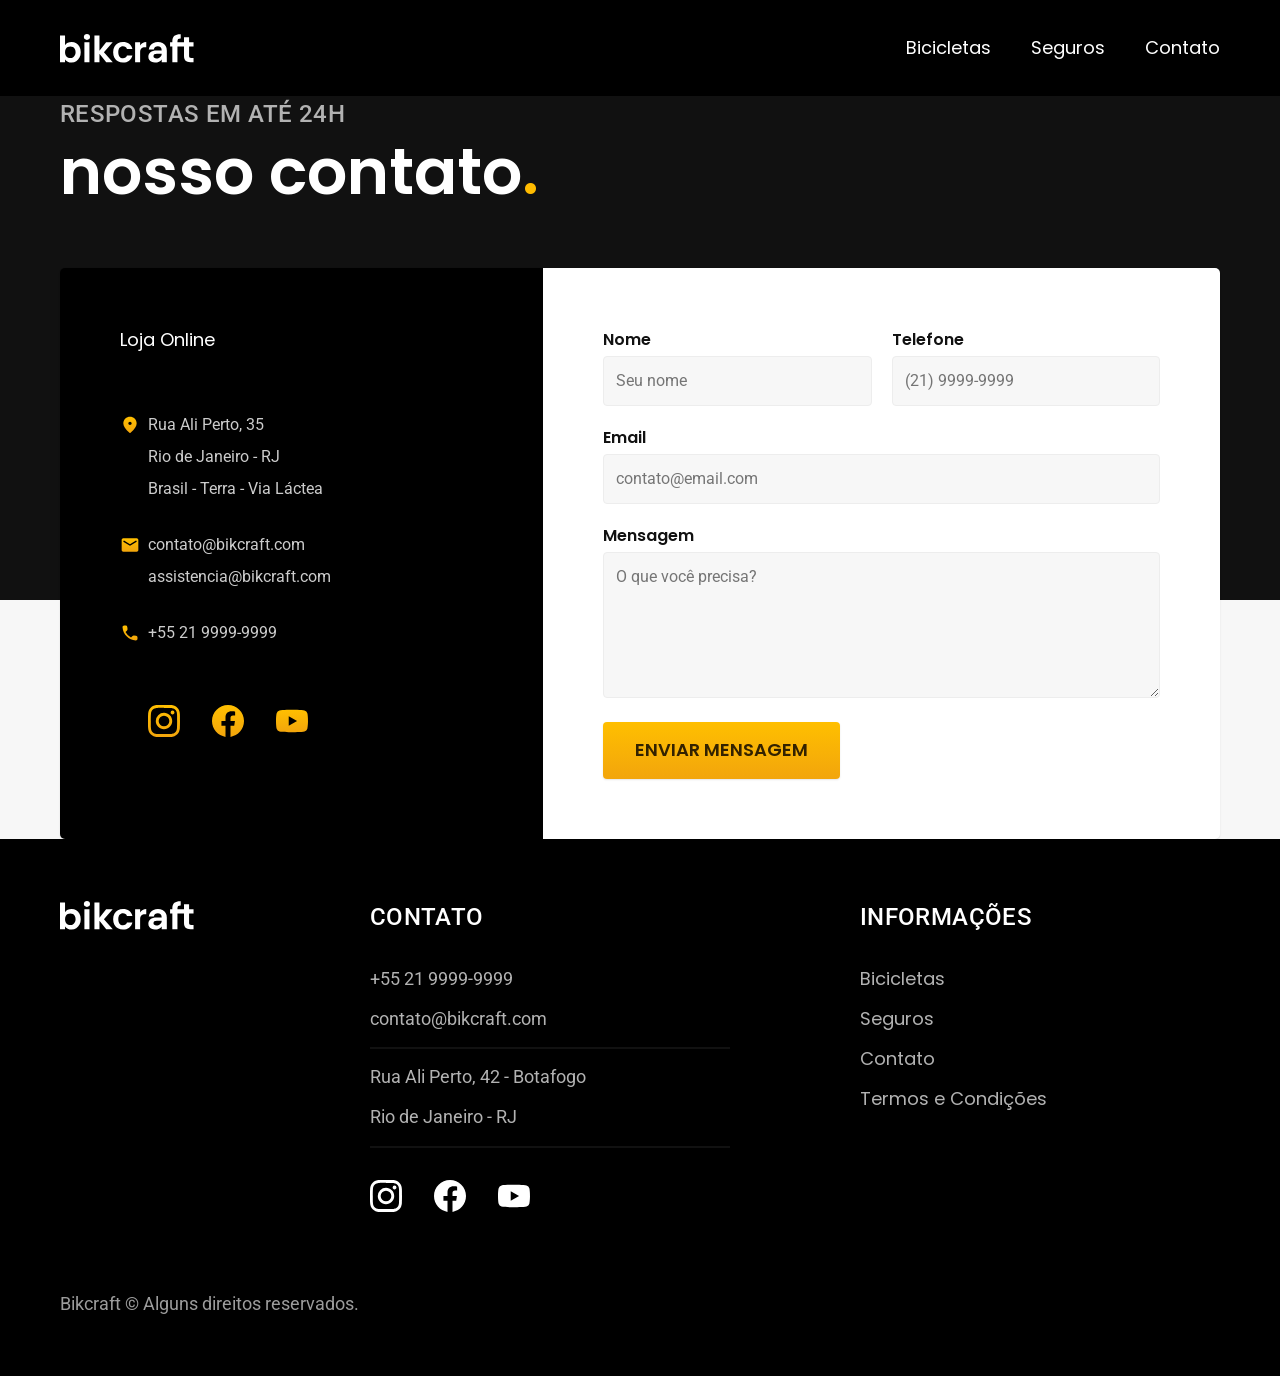
==== contato.html @ c2e979b9 "contato dados_formulario" ====
<!DOCTYPE html>

<html lang="pt-br">

<head>
    <meta charset="UTF-8">
    <meta name="viewport" content="width=device-width, initial-scale=1.0">
    <title>Contato | Bikcraft</title>
    <meta name='description' content="Contato">
    <link rel="stylesheet" href="./css/style.css">

    <link rel="preconnect" href="https://fonts.googleapis.com">
    <link rel="preconnect" href="https://fonts.gstatic.com" crossorigin>
    <link href="https://fonts.googleapis.com/css2?family=Merriweather:ital,wght@1,900&family=Poppins:wght@400;600&family=Roboto:wght@400;500&display=swap" rel="stylesheet">
</head>

<body id="contato">
    <header class="header-bg"> <!--Background se expande de ponta a ponta, e a div abaixo segura o container-->
        <div class="header container">
            <a href="./">
                <img src="./img/bikcraft.svg" alt="Bikcraft">
            </a>

            <nav aria-label="primaria">
                <ul class="header-menu font-1-m cor-0">
                    <li><a href="./bicicletas.html">Bicicletas</a></li>
                    <li><a href="./seguros.html">Seguros</a></li>
                    <li><a href="./contato.html">Contato</a></li>
                </ul>
            </nav>
        </div>
    </header>

    <main>
        <div class="titulo-bg">
            <div class="titulo container">
                <p class="font-2-l-b cor-5">Respostas em até 24h</p>
                <h1 class="font-1-xxl cor-0">nosso contato<span class="cor-p1">.</span></h1>
            </div>
        </div>

        <div class="contato container">
            <section class="contato-dados" aria-label="Endereço">
                <h2 class="font-1-m cor-0">Loja Online</h2>
                <div class="contato-endereco font-2-s cor-4">
                    <p>Rua Ali Perto, 35</p>
                    <p>Rio de Janeiro - RJ</p>
                    <p>Brasil - Terra - Via Láctea</p>
                </div>
                <address class="contato-meios font-2-s cor-4"> 
                    <a href="mailto:contato@bikcraft.com">contato@bikcraft.com</a>
                    <a href="mailto:assistencia@bikcraft.com">assistencia@bikcraft.com</a>
                    <a href="tel:+552199999999">+55 21 9999-9999</a>
                </address>
                <div class="contato-redes">
                    <a href="./">
                        <img src="./img/redes/instagram-p.svg" alt="Instagram">
                    </a>
                    <a href="./">
                        <img src="./img/redes/facebook-p.svg" alt="Facebook">
                    </a>
                    <a href="./">
                        <img src="./img/redes/youtube-p.svg" alt="Youtube">
                    </a>
                </div>
            </section>
            <section class="contato-formulario" aria-label="Formulario">
                <form class="form" action="./contato.html">
                    <div>
                        <label for="nome">Nome</label>
                        <input type="text" id="nome" name="nome" placeholder="Seu nome">   <!-- usa o "name" para se comunicar com o backend. Já o "nome" precisa ser o mesmo do label, pra se caso a pessoa clicar no label, ser redirecionada para o input-->
                    </div>
                    <div>
                        <label for="telefone">Telefone</label>
                        <input type="text" id="telefone" name="telefone" placeholder="(21) 9999-9999">
                    </div>
                    <div class="col-2">
                        <label for="email">Email</label>
                        <input type="email" id="email" name="email" placeholder="contato@email.com">
                    </div>
                    <div class="col-2">
                        <label for="mensagem">Mensagem</label>
                        <textarea rows="5" id="mensagem" name="mensagem" placeholder="O que você precisa?"></textarea>
                    </div>
                    <button class="botao col-2">Enviar Mensagem</button>
                </form>
            </section>
        </div>
    </main>

    <footer class="footer-bg">
        <div class="footer container">
            <img src="./img/bikcraft.svg" alt="Bikcraft">
            <div class="footer-contato">
                <h3 class="font-2-l-b cor-0">Contato</h3>
                <ul class="font-2-m cor-5">
                    <li><a href="tel:+552199999999">+55 21 9999-9999</a></li>
                    <li><a href="mailto:contato@bikcraft.com">contato@bikcraft.com</a></li>
                    <li>Rua Ali Perto, 42 - Botafogo</li>
                    <li>Rio de Janeiro - RJ</li>
                </ul>
                <div class="footer-redes">
                    <a href="./">
                        <img src="./img/redes/instagram.svg" alt="Instagram">
                    </a>
                    <a href="./">
                        <img src="./img/redes/facebook.svg" alt="Facebook">
                    </a>
                    <a href="./">
                        <img src="./img/redes/youtube.svg" alt="Youtube">
                    </a>
                </div>
            </div>
            <div class="footer-informacoes">
                <h3 class="font-2-l-b cor-0">Informações</h3>
                <nav>
                    <ul class="font-1-m cor-5">
                        <li><a href="./bicicletas.html">Bicicletas</a></li>
                        <li><a href="./seguros.html">Seguros</a></li>
                        <li><a href="./contato.html">Contato</a></li>
                        <li><a href="./termos.html">Termos e Condições</a></li>
                    </ul>
                </nav>
            </div>
            <p class="footer-copy font-2-m cor-6">Bikcraft © Alguns direitos reservados.</p>
        </div>
    </footer>
</body>

</html>
---- css/style.css ----
@import "./global/global.css";
@import "./utilidades/tipografia.css";
@import "./utilidades/cores.css";

@import "./global/header.css";
@import "./global/footer.css";

/* UTILIDADES */
@import "./utilidades/componentes.css";
@import "./utilidades/formulario.css";


/* HOME */
@import "./home/introducao.css";
@import "./home/tecnologia.css";
@import "./home/parceiros.css";
@import "./home/depoimento.css";

/* BICICLETAS */
@import "./bicicletas/bicicletas-lista.css";
@import "./bicicletas/bicicletas.css";

/* BICICLETA */
@import "./bicicleta/bicicleta.css";
@import "./bicicleta/seguro.css";

/* SEGUROS */
@import "./seguros/seguros.css";
@import "./seguros/vantagens.css";
@import "./seguros/perguntas.css";

/* CONTATO */
@import "./contato/contato.css";
@import "./contato/lojas.css";



/* TERMOS */
@import "./termos/termos.css";
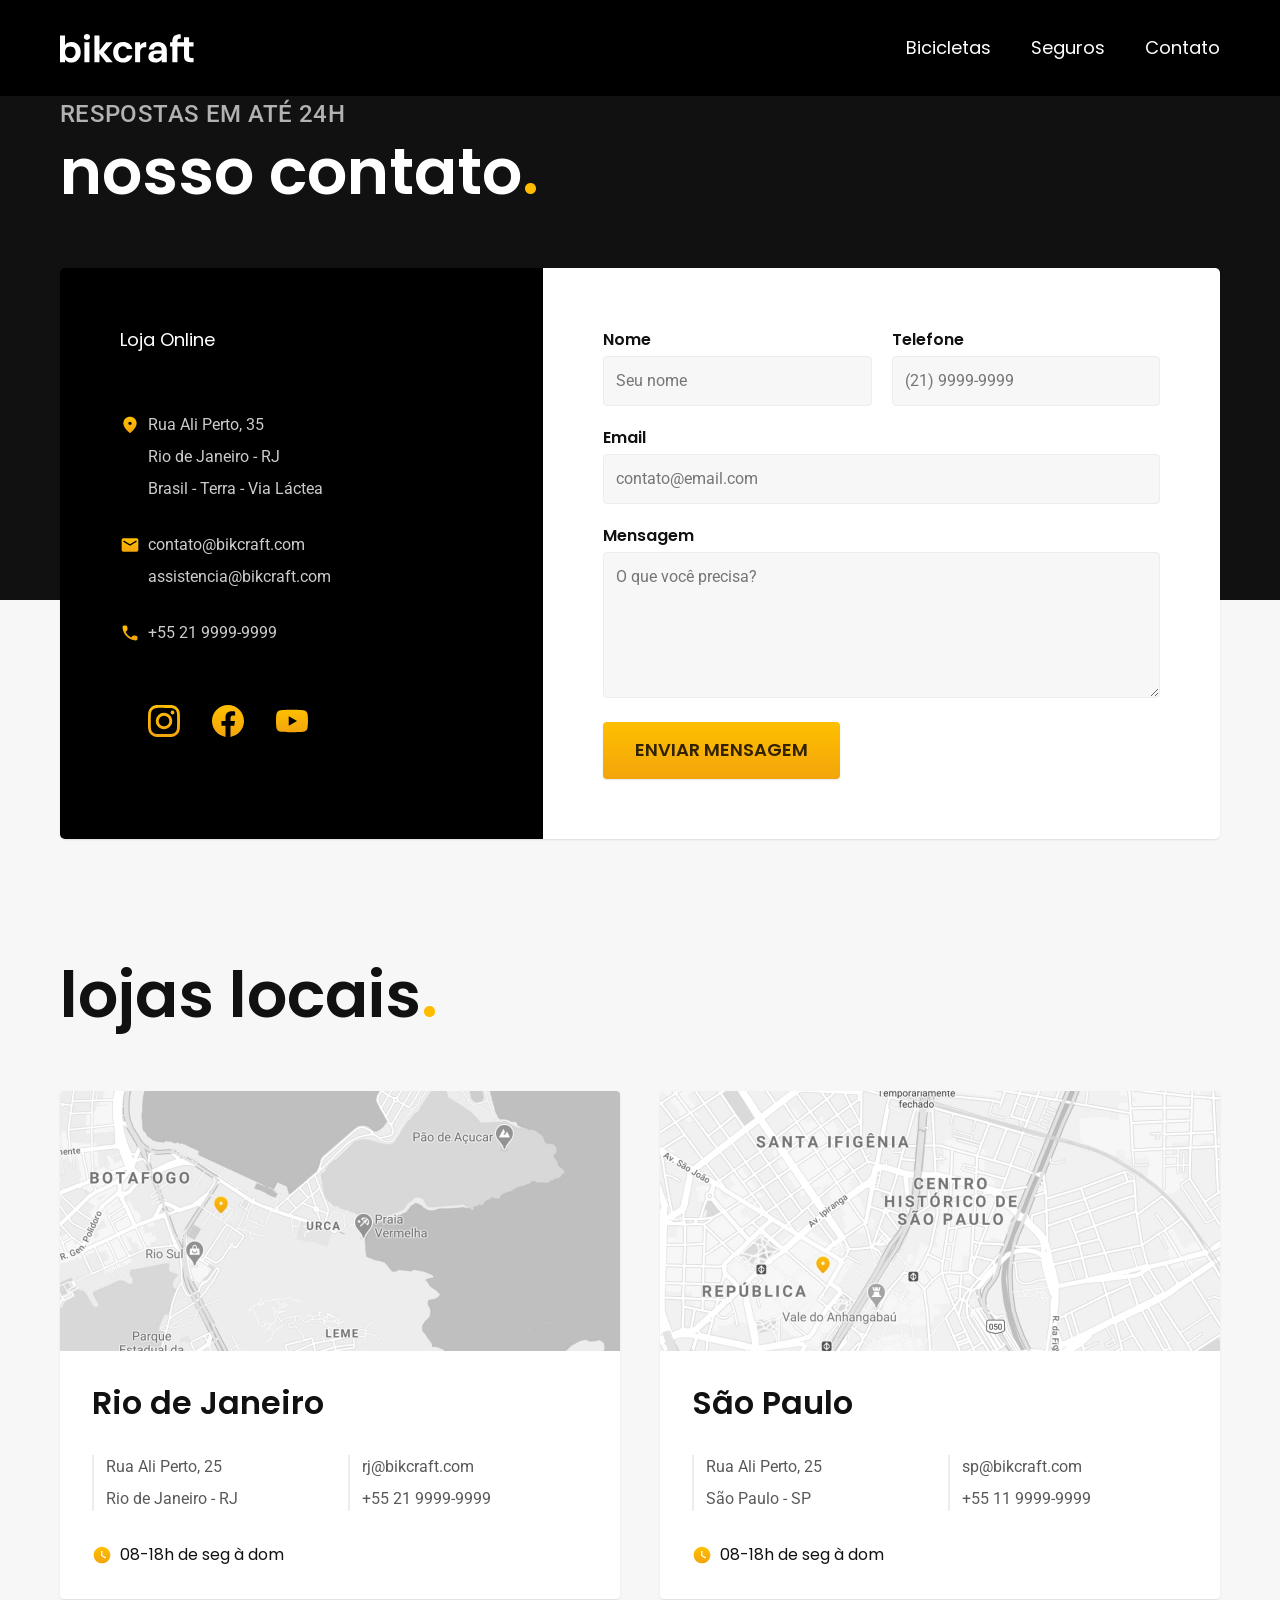
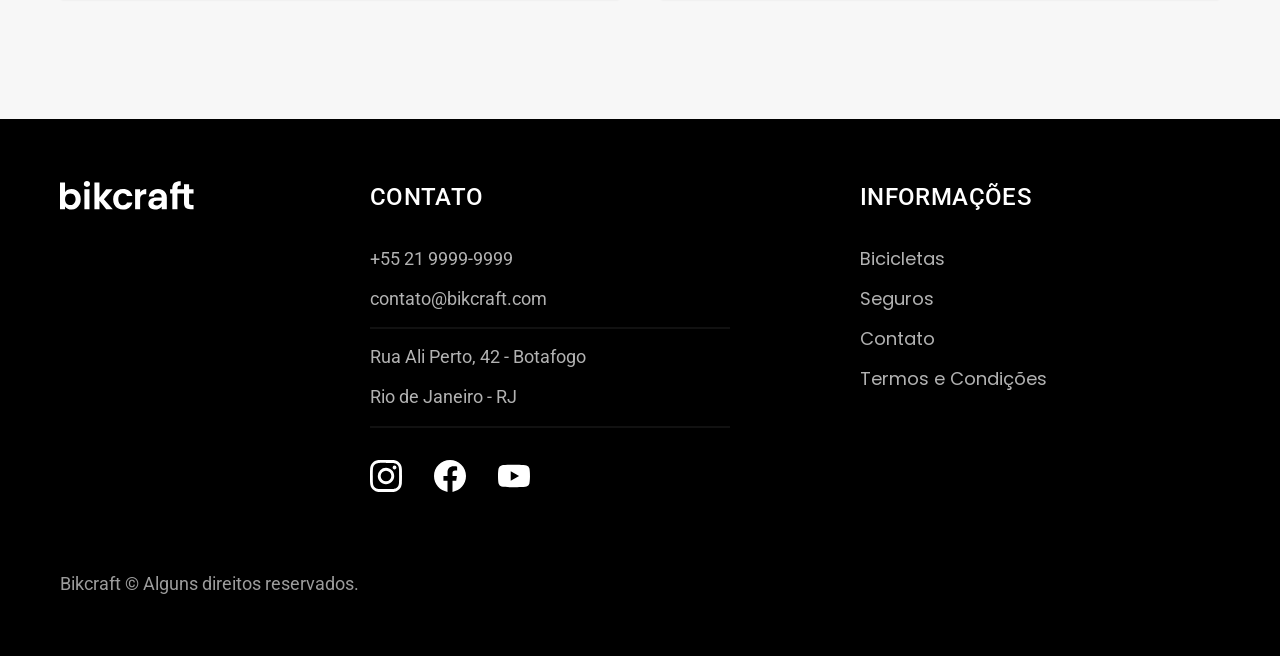
==== commit 8a5cf612: "contato-lojas" ====
--- a/contato.html
+++ b/contato.html
@@ -88,6 +88,42 @@
         </div>
     </main>
 
+    <article class="lojas container">
+        <h2 class="font-1-xxl">lojas locais<span class="cor-p1">.</span></h2>
+        <div class="lojas-item">
+            <img src="./img/lojas/rj.jpg" alt="mapa marcando o endereço em Rua Ali Perto, 25 - Rio de Janeiro - RJ">
+            <div class="lojas-conteudo">
+                <h3 class="font-1-xl">Rio de Janeiro</h3>
+                <div class="lojas-dados font-2-s cor-8">
+                    <p>Rua Ali Perto, 25</p>
+                    <p>Rio de Janeiro - RJ</p>
+                </div>
+                <div class="lojas-dados font-2-s cor-8">
+                    <a href="mailto:rj@bikcraft.com">rj@bikcraft.com</a>
+                    <a href="tel:+552199999999">+55 21 9999-9999</a>
+                </div>
+                <p class="lojas-tempo font-1-s"><img src="./img/icones/horario.svg" alt="">08-18h de seg à dom</p>
+            </div>
+        </div>
+
+        <div class="lojas-item">
+            <img src="./img/lojas/sp.jpg" alt="mapa marcando o endereço em Rua Ali Perto, 25 - São Paulo - SP">
+            <div class="lojas-conteudo">
+                <h3 class="font-1-xl">São Paulo</h3>
+                <div class="lojas-dados font-2-s cor-8">
+                    <p>Rua Ali Perto, 25</p>
+                    <p>São Paulo - SP</p>
+                </div>
+                <div class="lojas-dados font-2-s cor-8">
+                    <a href="mailto:sp@bikcraft.com">sp@bikcraft.com</a>
+                    <a href="tel:+551199999999">+55 11 9999-9999</a>
+                </div>
+                <p class="lojas-tempo font-1-s"><img src="./img/icones/horario.svg" alt="">08-18h de seg à dom</p>
+            </div>
+        </div>
+            
+    </article>
+
     <footer class="footer-bg">
         <div class="footer container">
             <img src="./img/bikcraft.svg" alt="Bikcraft">
